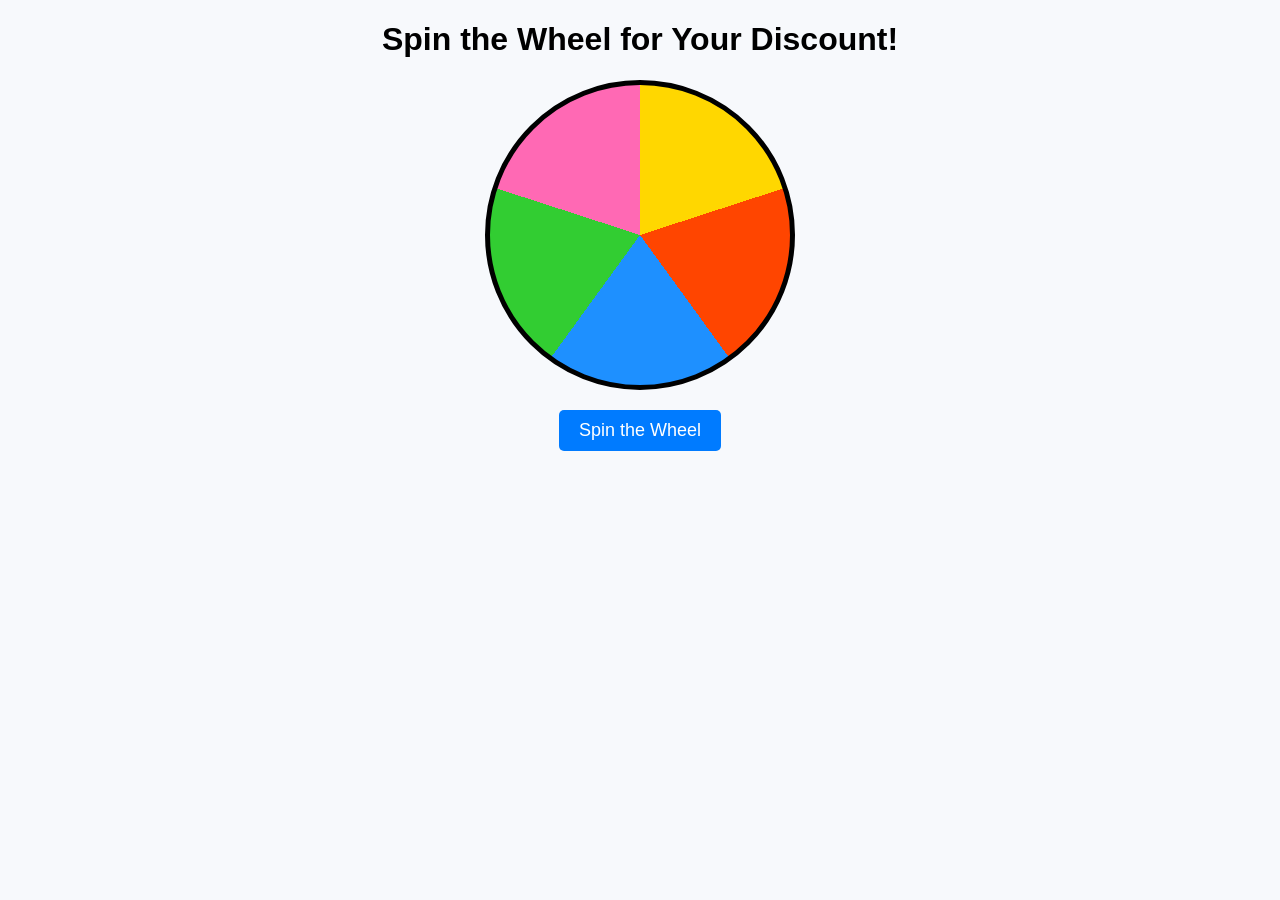
==== index.html @ 4013ce57 "Create index.html" ====
<!DOCTYPE html>
<html lang="en">
<head>
    <meta charset="UTF-8">
    <meta name="viewport" content="width=device-width, initial-scale=1.0">
    <title>Spin the Wheel</title>
    <style>
        body {
            font-family: Arial, sans-serif;
            text-align: center;
            background-color: #f7f9fc;
        }
        #wheel {
            width: 300px;
            height: 300px;
            border: 5px solid #000;
            border-radius: 50%;
            margin: 20px auto;
            background: conic-gradient(
                #FFD700 0% 20%,
                #FF4500 20% 40%,
                #1E90FF 40% 60%,
                #32CD32 60% 80%,
                #FF69B4 80% 100%
            );
            position: relative;
        }
        #pointer {
            width: 0;
            height: 0;
            border-left: 15px solid transparent;
            border-right: 15px solid transparent;
            border-bottom: 25px solid red;
            margin: 0 auto;
            position: absolute;
            top: -25px;
            left: 135px;
        }
        #spinButton {
            padding: 10px 20px;
            font-size: 18px;
            background-color: #007BFF;
            color: white;
            border: none;
            border-radius: 5px;
            cursor: pointer;
        }
        #spinButton:hover {
            background-color: #0056b3;
        }
        #result {
            margin-top: 20px;
            font-size: 24px;
            font-weight: bold;
        }
    </style>
</head>
<body>
    <h1>Spin the Wheel for Your Discount!</h1>
    <div id="pointer"></div>
    <div id="wheel"></div>
    <button id="spinButton">Spin the Wheel</button>
    <div id="result"></div>

    <script>
        const spinButton = document.getElementById("spinButton");
        const resultDiv = document.getElementById("result");

        spinButton.addEventListener("click", () => {
            const discount = Math.floor(Math.random() * 9 + 1) * 10; // Random 10% to 90%
            const rotation = Math.random() * 360; // Random rotation for the wheel
            const wheel = document.getElementById("wheel");

            // Apply rotation animation
            wheel.style.transition = "transform 3s ease-out";
            wheel.style.transform = `rotate(${rotation + 360 * 3}deg)`; // Add extra spins

            setTimeout(() => {
                resultDiv.textContent = `You got ${discount}% off!`;
                wheel.style.transition = "none"; // Reset transition
                wheel.style.transform = `rotate(${rotation % 360}deg)`; // Set final rotation
            }, 3000); // Delay to match animation
        });
    </script>
</body>
</html>
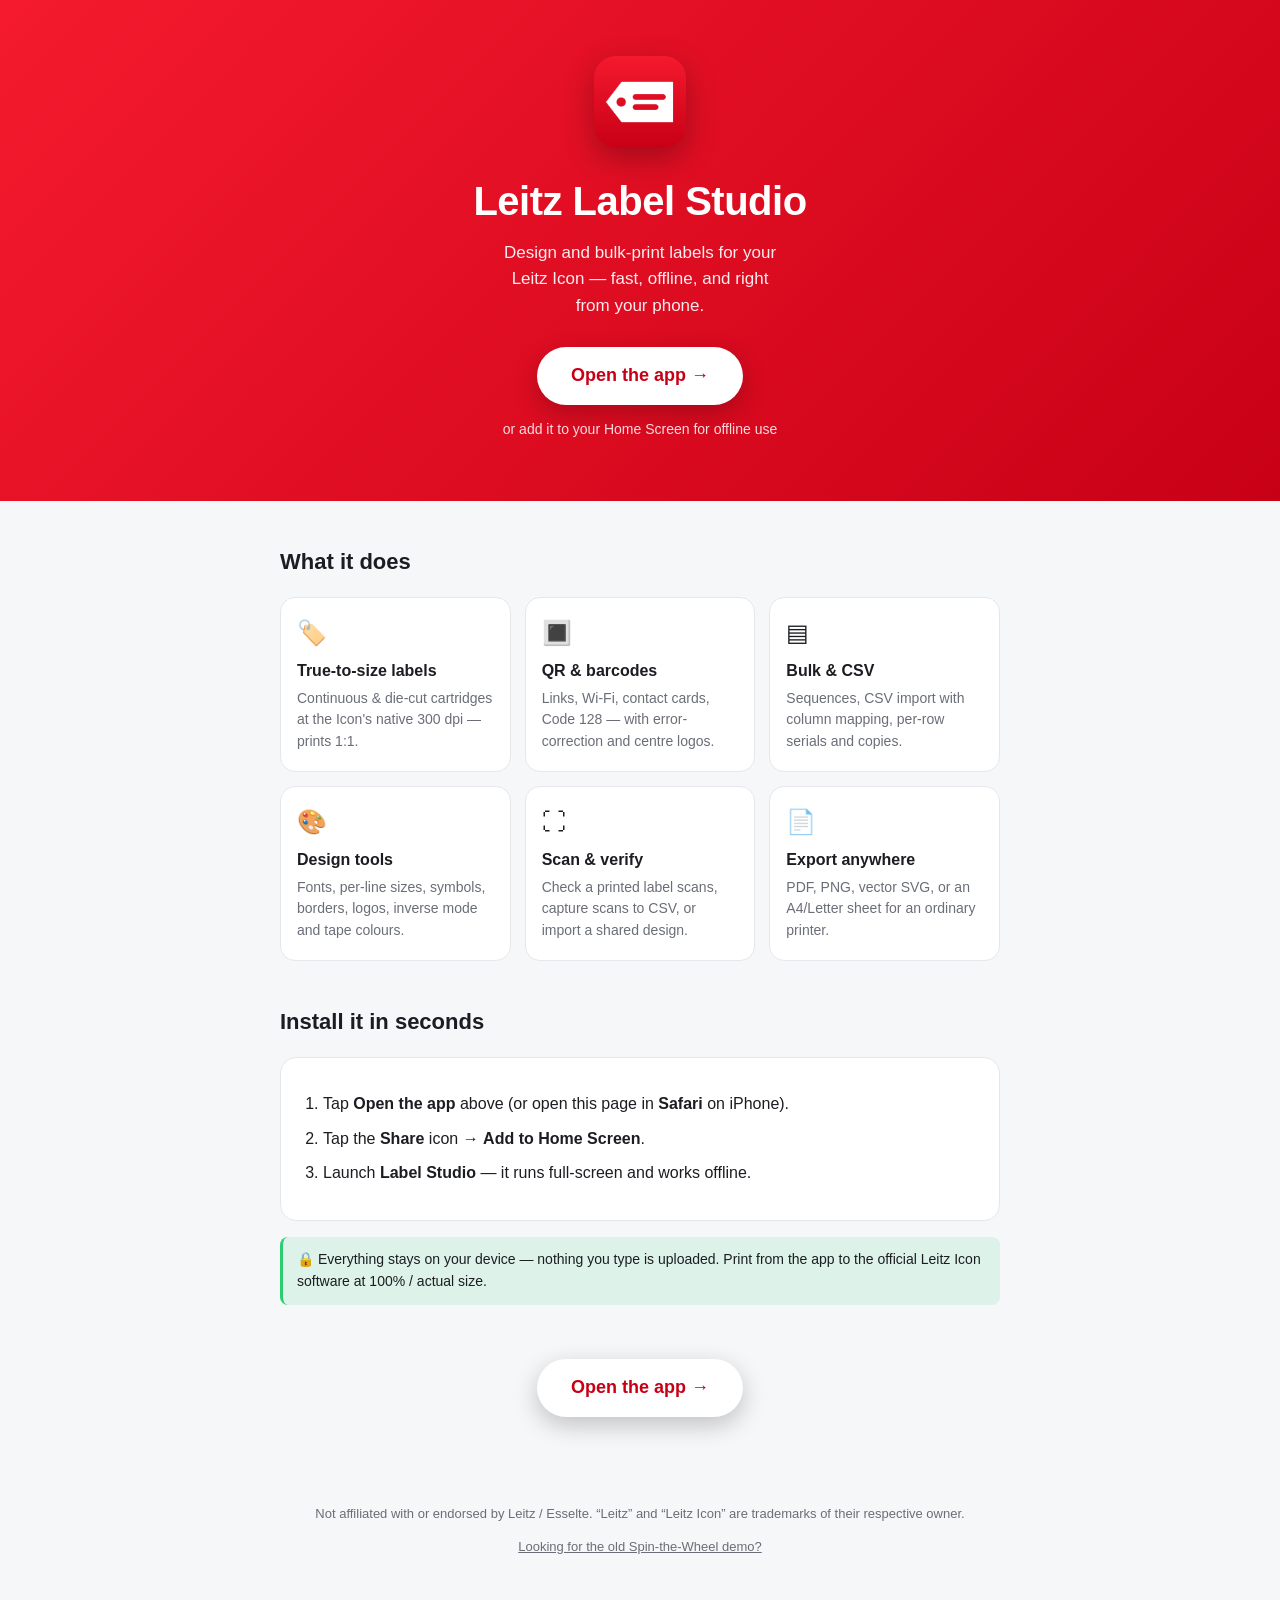
==== commit ab2338eb: "Add a landing page at the site root; move old demo to spin.html The bare domain now shows a friendly" ====
--- a/index.html
+++ b/index.html
@@ -1,86 +1,121 @@
 <!DOCTYPE html>
 <html lang="en">
 <head>
-    <meta charset="UTF-8">
-    <meta name="viewport" content="width=device-width, initial-scale=1.0">
-    <title>Spin the Wheel</title>
-    <style>
-        body {
-            font-family: Arial, sans-serif;
-            text-align: center;
-            background-color: #f7f9fc;
-        }
-        #wheel {
-            width: 300px;
-            height: 300px;
-            border: 5px solid #000;
-            border-radius: 50%;
-            margin: 20px auto;
-            background: conic-gradient(
-                #FFD700 0% 20%,
-                #FF4500 20% 40%,
-                #1E90FF 40% 60%,
-                #32CD32 60% 80%,
-                #FF69B4 80% 100%
-            );
-            position: relative;
-        }
-        #pointer {
-            width: 0;
-            height: 0;
-            border-left: 15px solid transparent;
-            border-right: 15px solid transparent;
-            border-bottom: 25px solid red;
-            margin: 0 auto;
-            position: absolute;
-            top: -25px;
-            left: 135px;
-        }
-        #spinButton {
-            padding: 10px 20px;
-            font-size: 18px;
-            background-color: #007BFF;
-            color: white;
-            border: none;
-            border-radius: 5px;
-            cursor: pointer;
-        }
-        #spinButton:hover {
-            background-color: #0056b3;
-        }
-        #result {
-            margin-top: 20px;
-            font-size: 24px;
-            font-weight: bold;
-        }
-    </style>
+  <meta charset="UTF-8" />
+  <meta name="viewport" content="width=device-width, initial-scale=1.0, viewport-fit=cover" />
+  <title>Leitz Label Studio — a label maker for the Leitz Icon</title>
+  <meta name="description" content="A fast, offline, installable web app for designing and bulk-printing labels for the Leitz Icon label maker. QR codes, barcodes, templates, and more." />
+  <meta name="theme-color" content="#C80016" />
+  <link rel="icon" type="image/png" href="app/icons/icon-192.png" />
+  <link rel="apple-touch-icon" href="app/icons/apple-touch-icon.png" />
+  <style>
+    :root {
+      --red: #C80016; --red-bright: #F51A2E; --ink: #1c1d22; --dim: #6a6e77;
+      --bg: #f6f7f9; --card: #fff; --line: #e5e7eb;
+    }
+    @media (prefers-color-scheme: dark) {
+      :root { --ink: #f1f2f5; --dim: #a0a4ad; --bg: #101116; --card: #1b1d24; --line: #2b2d36; }
+    }
+    * { box-sizing: border-box; }
+    html, body { margin: 0; }
+    body {
+      font-family: -apple-system, BlinkMacSystemFont, "Segoe UI", Roboto, Helvetica, Arial, sans-serif;
+      background: var(--bg); color: var(--ink); -webkit-font-smoothing: antialiased; line-height: 1.55;
+    }
+    .wrap { max-width: 760px; margin: 0 auto; padding: 0 20px; }
+
+    .hero {
+      background: linear-gradient(135deg, var(--red-bright), var(--red));
+      color: #fff; padding: calc(env(safe-area-inset-top) + 56px) 0 60px; text-align: center;
+    }
+    .logo {
+      width: 92px; height: 92px; border-radius: 22px; display: block; margin: 0 auto 22px;
+      box-shadow: 0 10px 30px rgba(0,0,0,.28);
+    }
+    .hero h1 { margin: 0 0 8px; font-size: clamp(28px, 7vw, 40px); font-weight: 800; letter-spacing: -.5px; }
+    .hero p { margin: 0 auto; max-width: 30ch; font-size: 17px; opacity: .92; }
+    .cta {
+      display: inline-block; margin-top: 28px; background: #fff; color: var(--red);
+      font-size: 18px; font-weight: 800; text-decoration: none; padding: 15px 34px; border-radius: 999px;
+      box-shadow: 0 8px 24px rgba(0,0,0,.22); transition: transform .08s ease;
+    }
+    .cta:active { transform: scale(.97); }
+    .sub-cta { display: block; margin-top: 14px; color: #fff; opacity: .85; font-size: 14px; text-decoration: none; }
+
+    section { padding: 44px 0; }
+    h2 { font-size: 22px; margin: 0 0 18px; }
+    .grid { display: grid; grid-template-columns: repeat(auto-fit, minmax(210px, 1fr)); gap: 14px; }
+    .feat {
+      background: var(--card); border: 1px solid var(--line); border-radius: 15px; padding: 16px 16px 18px;
+    }
+    .feat .ico { font-size: 24px; }
+    .feat h3 { margin: 8px 0 4px; font-size: 16px; }
+    .feat p { margin: 0; color: var(--dim); font-size: 14px; }
+
+    .steps { background: var(--card); border: 1px solid var(--line); border-radius: 16px; padding: 8px 22px; }
+    .steps ol { margin: 0; padding: 16px 0 16px 20px; }
+    .steps li { margin: 10px 0; }
+    .note {
+      background: rgba(46,204,113,.12); border-left: 3px solid #2ECC71; border-radius: 8px;
+      padding: 12px 14px; font-size: 14px; margin-top: 16px;
+    }
+
+    footer { padding: 30px 0 46px; color: var(--dim); font-size: 13px; text-align: center; }
+    footer a { color: var(--dim); }
+    .center { text-align: center; }
+    .btn-line {
+      display: inline-block; margin-top: 8px; border: 1px solid var(--line); color: var(--ink);
+      text-decoration: none; padding: 12px 26px; border-radius: 999px; font-weight: 700;
+    }
+  </style>
 </head>
 <body>
-    <h1>Spin the Wheel for Your Discount!</h1>
-    <div id="pointer"></div>
-    <div id="wheel"></div>
-    <button id="spinButton">Spin the Wheel</button>
-    <div id="result"></div>
+  <header class="hero">
+    <div class="wrap">
+      <img class="logo" src="app/icons/icon-512.png" alt="Leitz Label Studio icon" />
+      <h1>Leitz&nbsp;Label&nbsp;Studio</h1>
+      <p>Design and bulk-print labels for your Leitz&nbsp;Icon — fast, offline, and right from your phone.</p>
+      <a class="cta" href="app/">Open the app →</a>
+      <a class="sub-cta" href="app/">or add it to your Home Screen for offline use</a>
+    </div>
+  </header>
 
-    <script>
-        const spinButton = document.getElementById("spinButton");
-        const resultDiv = document.getElementById("result");
+  <section>
+    <div class="wrap">
+      <h2>What it does</h2>
+      <div class="grid">
+        <div class="feat"><div class="ico">🏷️</div><h3>True-to-size labels</h3><p>Continuous &amp; die-cut cartridges at the Icon's native 300&nbsp;dpi — prints 1:1.</p></div>
+        <div class="feat"><div class="ico">🔳</div><h3>QR &amp; barcodes</h3><p>Links, Wi-Fi, contact cards, Code&nbsp;128 — with error-correction and centre logos.</p></div>
+        <div class="feat"><div class="ico">▤</div><h3>Bulk &amp; CSV</h3><p>Sequences, CSV import with column mapping, per-row serials and copies.</p></div>
+        <div class="feat"><div class="ico">🎨</div><h3>Design tools</h3><p>Fonts, per-line sizes, symbols, borders, logos, inverse mode and tape colours.</p></div>
+        <div class="feat"><div class="ico">⛶</div><h3>Scan &amp; verify</h3><p>Check a printed label scans, capture scans to CSV, or import a shared design.</p></div>
+        <div class="feat"><div class="ico">📄</div><h3>Export anywhere</h3><p>PDF, PNG, vector SVG, or an A4/Letter sheet for an ordinary printer.</p></div>
+      </div>
+    </div>
+  </section>
 
-        spinButton.addEventListener("click", () => {
-            const discount = Math.floor(Math.random() * 9 + 1) * 10; // Random 10% to 90%
-            const rotation = Math.random() * 360; // Random rotation for the wheel
-            const wheel = document.getElementById("wheel");
+  <section style="padding-top:0">
+    <div class="wrap">
+      <h2>Install it in seconds</h2>
+      <div class="steps">
+        <ol>
+          <li>Tap <b>Open the app</b> above (or open this page in <b>Safari</b> on iPhone).</li>
+          <li>Tap the <b>Share</b> icon → <b>Add to Home Screen</b>.</li>
+          <li>Launch <b>Label&nbsp;Studio</b> — it runs full-screen and works offline.</li>
+        </ol>
+      </div>
+      <div class="note">🔒 Everything stays on your device — nothing you type is uploaded. Print from the app to the official Leitz&nbsp;Icon software at 100% / actual size.</div>
+      <div class="center" style="margin-top:26px">
+        <a class="cta" href="app/">Open the app →</a>
+      </div>
+    </div>
+  </section>
 
-            // Apply rotation animation
-            wheel.style.transition = "transform 3s ease-out";
-            wheel.style.transform = `rotate(${rotation + 360 * 3}deg)`; // Add extra spins
-
-            setTimeout(() => {
-                resultDiv.textContent = `You got ${discount}% off!`;
-                wheel.style.transition = "none"; // Reset transition
-                wheel.style.transform = `rotate(${rotation % 360}deg)`; // Set final rotation
-            }, 3000); // Delay to match animation
-        });
-    </script>
+  <footer>
+    <div class="wrap">
+      <p>Not affiliated with or endorsed by Leitz&nbsp;/&nbsp;Esselte. “Leitz” and “Leitz Icon” are trademarks of their respective owner.</p>
+      <p><a href="spin.html">Looking for the old Spin-the-Wheel demo?</a></p>
+    </div>
+  </footer>
 </body>
 </html>
